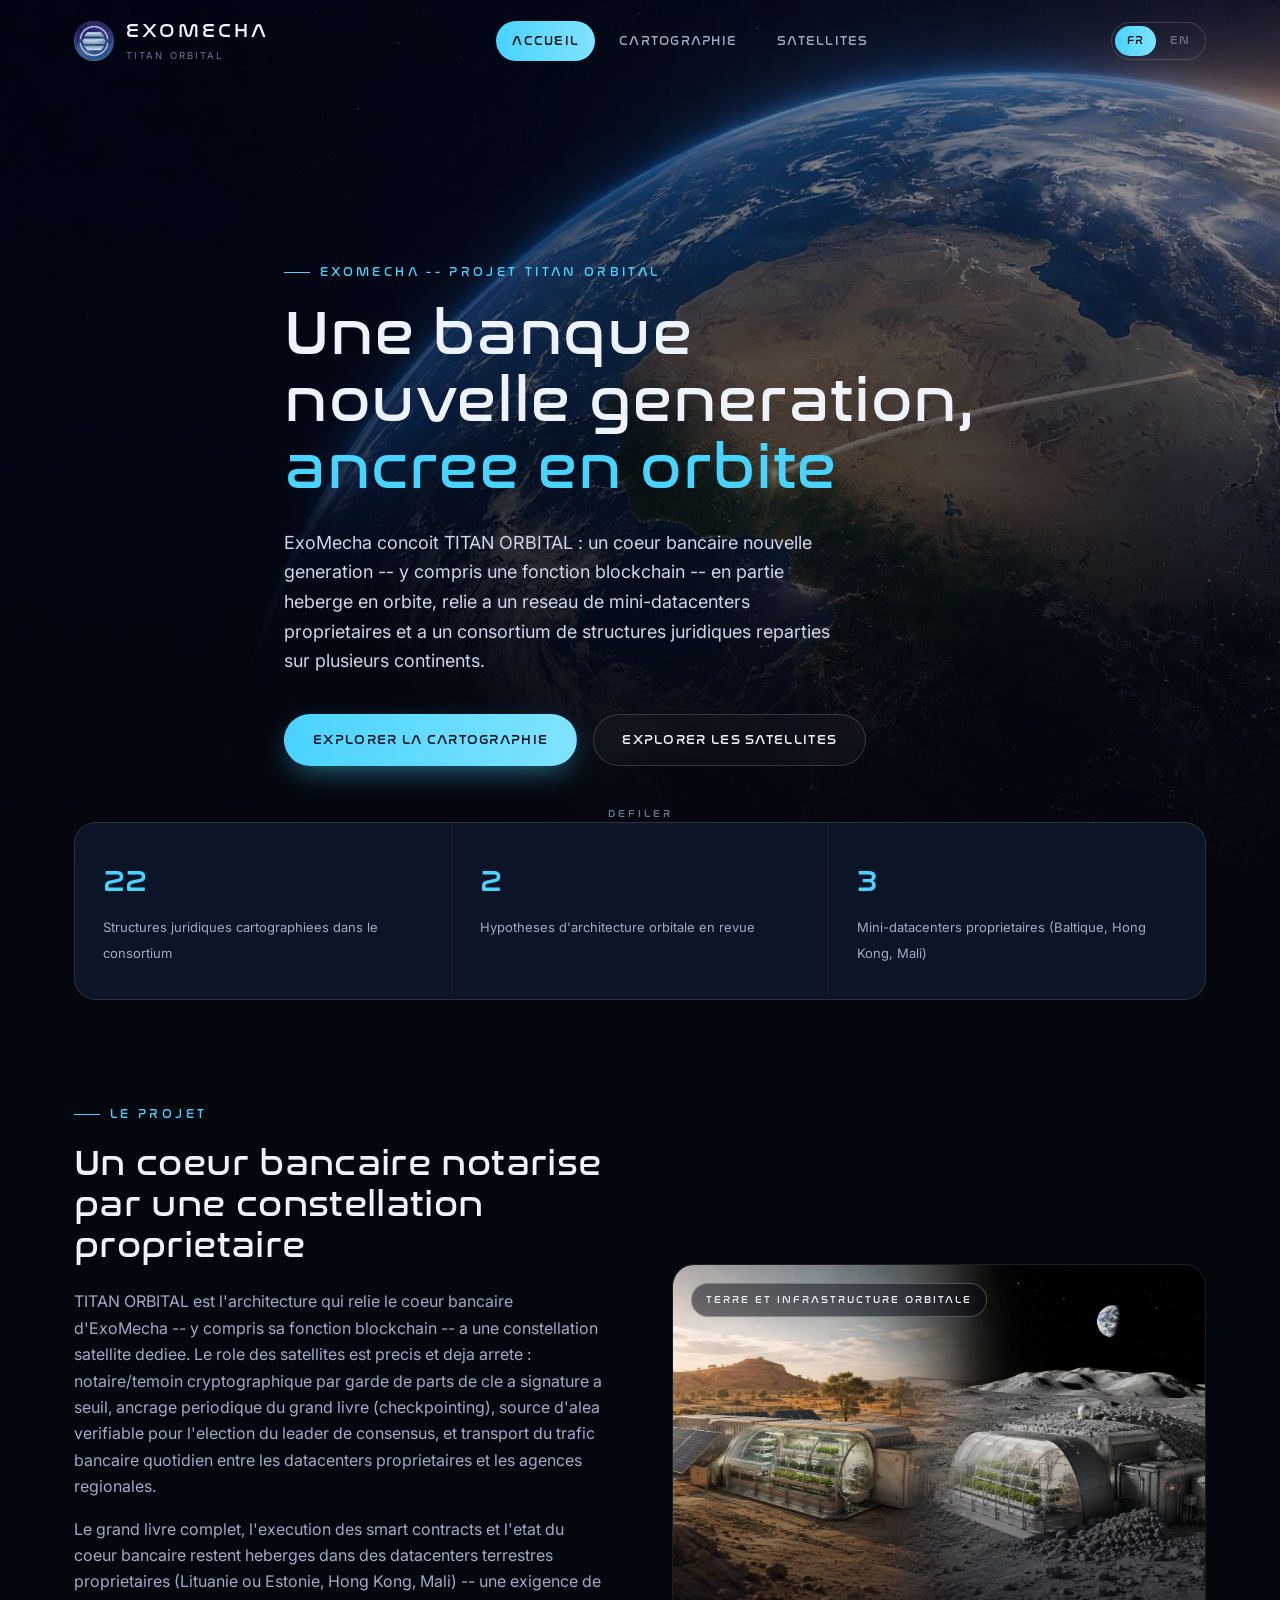
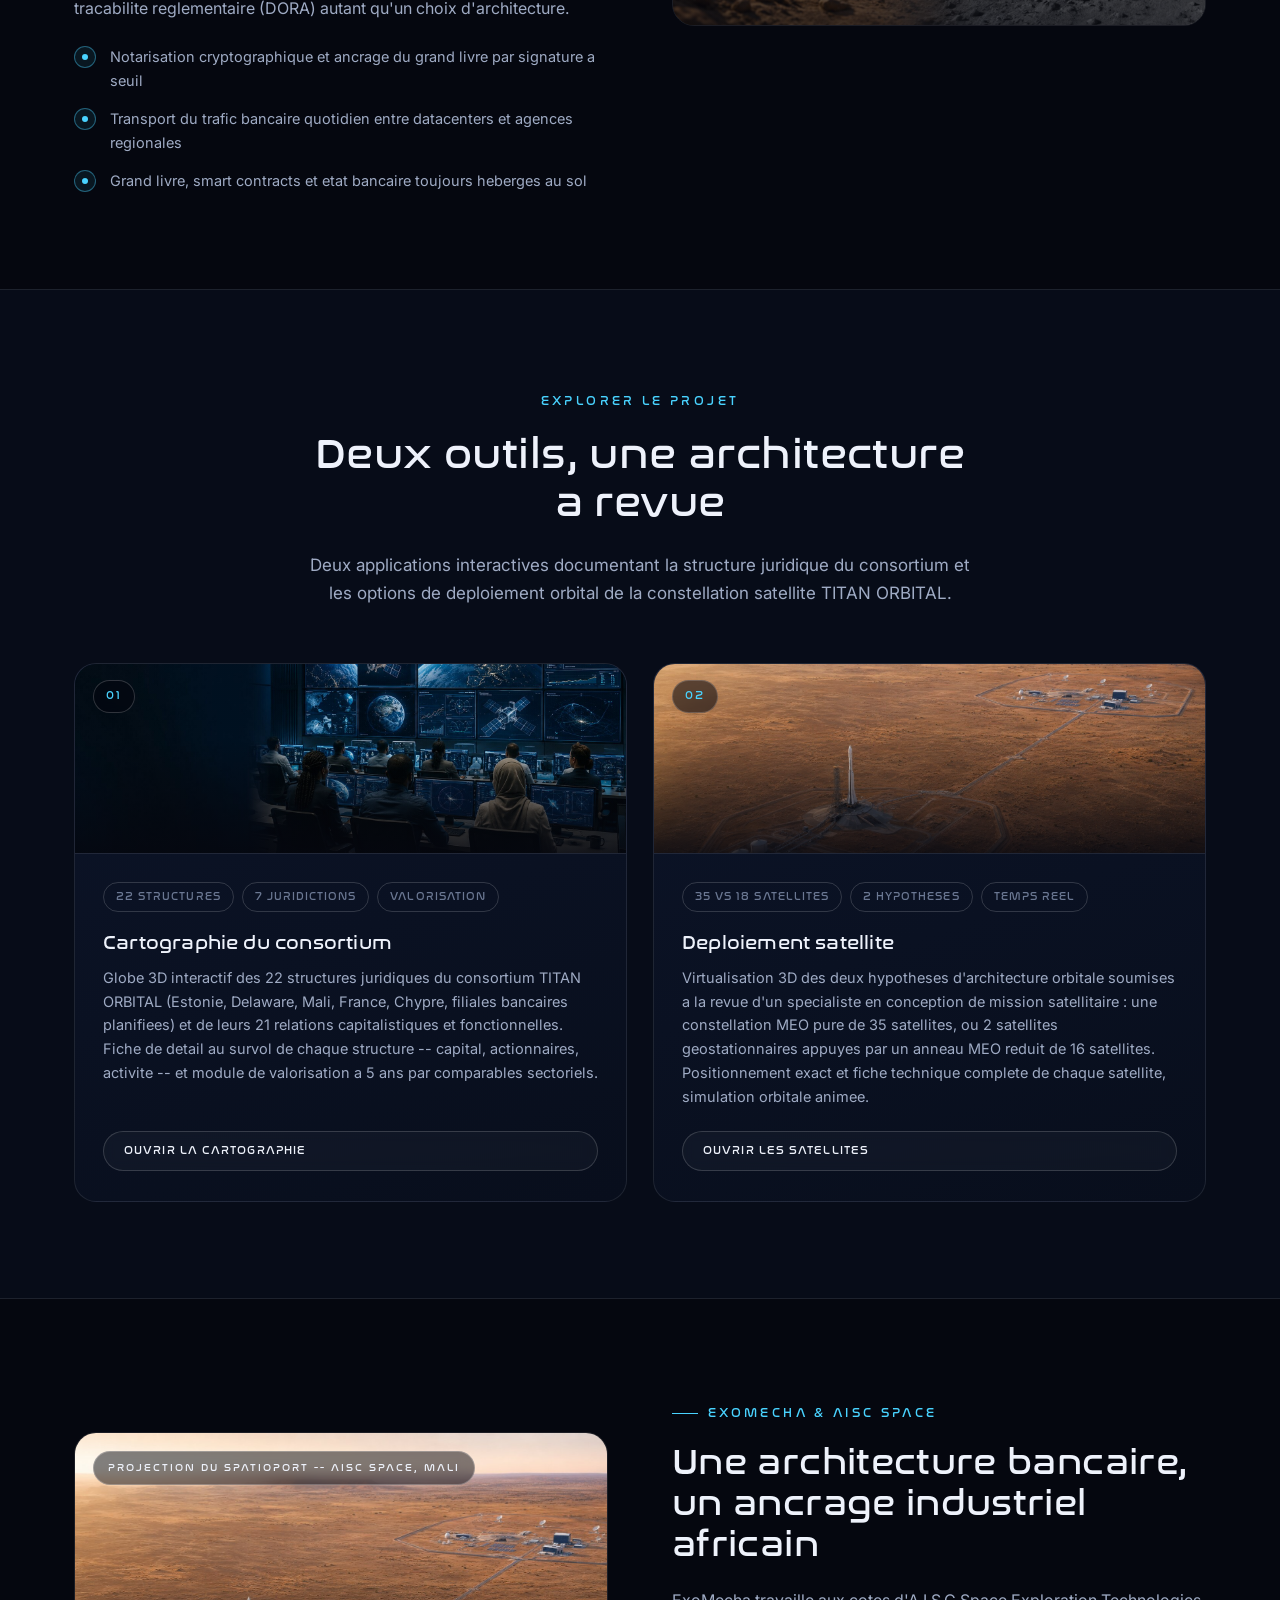
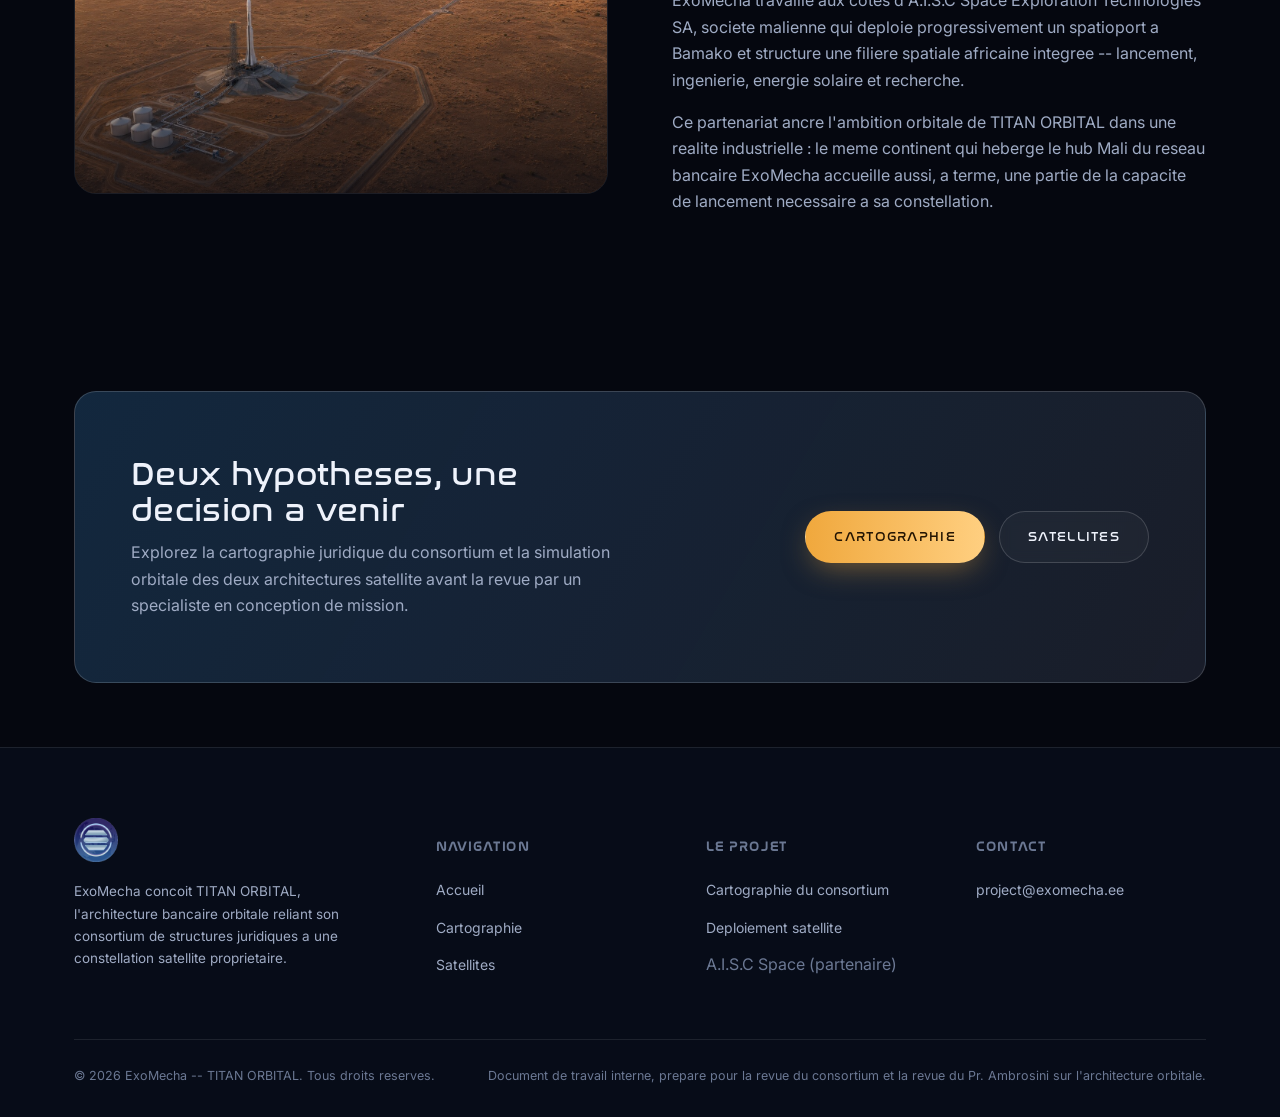
==== index.html @ da2b10bd "Add files via upload" ====
<!DOCTYPE html>
<html lang="fr">
<head>
<meta charset="UTF-8">
<meta name="viewport" content="width=device-width, initial-scale=1.0">
<title>ExoMecha -- TITAN ORBITAL : infrastructure bancaire orbitale</title>
<meta name="description" content="ExoMecha concoit TITAN ORBITAL, une architecture bancaire orbitale reliant un consortium de structures juridiques a une constellation satellite proprietaire. Cartographie du consortium et virtualisation 3D des deux hypotheses de deploiement.">
<meta property="og:title" content="ExoMecha -- TITAN ORBITAL : infrastructure bancaire orbitale">
<meta property="og:description" content="ExoMecha concoit TITAN ORBITAL, une architecture bancaire orbitale reliant un consortium de structures juridiques a une constellation satellite proprietaire. Cartographie du consortium et virtualisation 3D des deux hypotheses de deploiement.">
<meta property="og:type" content="website">
<meta property="og:image" content="assets/img/earth-launch.jpg">
<link rel="icon" type="image/png" href="assets/img/exomecha-logo.png">
<link rel="preconnect" href="https://fonts.googleapis.com">
<link rel="preconnect" href="https://fonts.gstatic.com" crossorigin>
<link href="https://fonts.googleapis.com/css2?family=Inter:wght@400;500;600;700&display=swap" rel="stylesheet">
<link rel="stylesheet" href="assets/css/style.css">
</head>
<body>
<!-- ============ HEADER ============ -->
<header class="site-header">
  <div class="container">
    <a href="index.html" class="brand">
      <img src="assets/img/exomecha-logo.png" alt="ExoMecha" class="brand-logo">
      <span>
        <span class="brand-word font-display">EXOMECHA</span>
        <span class="brand-sub">Titan Orbital</span>
      </span>
    </a>

    <nav class="nav-links">
      <a href="index.html" class="active">Accueil</a>
      <a href="cartographie.html">Cartographie</a>
      <a href="satellites.html">Satellites</a>
    </nav>

    <div class="nav-cta">
      <div class="lang-switch">
        <a href="index.html" class="is-active">FR</a>
        <a href="en/index.html">EN</a>
      </div>
      <button class="nav-toggle" aria-label="Ouvrir le menu" aria-expanded="false">
        <span></span><span></span><span></span>
      </button>
    </div>
  </div>
</header>

<!-- ============ HERO ============ -->
<section class="hero">
  <div class="hero-bg" style="background-image:url('assets/img/earth-launch.jpg');"></div>
  <div class="container hero-inner">
    <div class="eyebrow">ExoMecha -- Projet TITAN ORBITAL</div>
    <h1 class="font-display">Une banque nouvelle generation, <span class="accent">ancree en orbite</span></h1>
    <p class="lead">ExoMecha concoit TITAN ORBITAL : un coeur bancaire nouvelle generation -- y compris une fonction blockchain -- en partie heberge en orbite, relie a un reseau de mini-datacenters proprietaires et a un consortium de structures juridiques reparties sur plusieurs continents.</p>
    <div class="hero-actions">
      <a href="cartographie.html" class="btn btn-primary">Explorer la cartographie</a>
      <a href="satellites.html" class="btn btn-ghost">Explorer les satellites</a>
    </div>
  </div>
  <div class="hero-scroll">
    <span>Defiler</span>
    <span class="line"></span>
  </div>
</section>

<!-- ============ STATS ============ -->
<div class="container">
  <div class="stats-bar" data-reveal>
    <div class="stat-cell">
      <span class="num font-display">22</span>
      <span class="label">Structures juridiques cartographiees dans le consortium</span>
    </div>
    <div class="stat-cell">
      <span class="num font-display">2</span>
      <span class="label">Hypotheses d'architecture orbitale en revue</span>
    </div>
    <div class="stat-cell">
      <span class="num font-display">3</span>
      <span class="label">Mini-datacenters proprietaires (Baltique, Hong Kong, Mali)</span>
    </div>
  </div>
</div>

<!-- ============ MISSION ============ -->
<section class="section">
  <div class="container">
    <div class="split">
      <div class="split-body" data-reveal>
        <div class="eyebrow">Le projet</div>
        <h2 class="font-display">Un coeur bancaire notarise par une constellation proprietaire</h2>
        <p>TITAN ORBITAL est l'architecture qui relie le coeur bancaire d'ExoMecha -- y compris sa fonction blockchain -- a une constellation satellite dediee. Le role des satellites est precis et deja arrete : notaire/temoin cryptographique par garde de parts de cle a signature a seuil, ancrage periodique du grand livre (checkpointing), source d'alea verifiable pour l'election du leader de consensus, et transport du trafic bancaire quotidien entre les datacenters proprietaires et les agences regionales.</p>
        <p>Le grand livre complet, l'execution des smart contracts et l'etat du coeur bancaire restent heberges dans des datacenters terrestres proprietaires (Lituanie ou Estonie, Hong Kong, Mali) -- une exigence de tracabilite reglementaire (DORA) autant qu'un choix d'architecture.</p>
        <ul class="checklist">
          <li><span class="dot"></span> Notarisation cryptographique et ancrage du grand livre par signature a seuil</li>
          <li><span class="dot"></span> Transport du trafic bancaire quotidien entre datacenters et agences regionales</li>
          <li><span class="dot"></span> Grand livre, smart contracts et etat bancaire toujours heberges au sol</li>
        </ul>
      </div>
      <div class="split-media" data-reveal>
        <span class="frame-tag">Terre et infrastructure orbitale</span>
        <img src="assets/img/research-earth-moon.jpg" alt="Terre et Lune, reference d'infrastructure orbitale" loading="lazy">
      </div>
    </div>
  </div>
</section>

<!-- ============ OUTILS ============ -->
<section class="section section--alt" id="outils">
  <div class="container">
    <div class="section-head center" data-reveal>
      <div class="eyebrow">Explorer le projet</div>
      <h2 class="font-display">Deux outils, une architecture a revue</h2>
      <p>Deux applications interactives documentant la structure juridique du consortium et les options de deploiement orbital de la constellation satellite TITAN ORBITAL.</p>
    </div>

    <div class="tool-grid" data-reveal>
      <a href="cartographie.html" class="tool-card">
        <div class="tool-card-media">
          <span class="tool-card-num">01</span>
          <img src="assets/img/control-room.jpg" alt="Cartographie du consortium" loading="lazy">
        </div>
        <div class="tool-card-body">
          <div class="tool-card-meta"><span>22 structures</span><span>7 juridictions</span><span>Valorisation</span></div>
          <h3>Cartographie du consortium</h3>
          <p>Globe 3D interactif des 22 structures juridiques du consortium TITAN ORBITAL (Estonie, Delaware, Mali, France, Chypre, filiales bancaires planifiees) et de leurs 21 relations capitalistiques et fonctionnelles. Fiche de detail au survol de chaque structure -- capital, actionnaires, activite -- et module de valorisation a 5 ans par comparables sectoriels.</p>
          <span class="btn btn-ghost btn-sm">Ouvrir la cartographie</span>
        </div>
      </a>

      <a href="satellites.html" class="tool-card">
        <div class="tool-card-media">
          <span class="tool-card-num">02</span>
          <img src="assets/img/spaceport.jpg" alt="Virtualisation 3D du deploiement satellite" loading="lazy">
        </div>
        <div class="tool-card-body">
          <div class="tool-card-meta"><span>35 vs 18 satellites</span><span>2 hypotheses</span><span>Temps reel</span></div>
          <h3>Deploiement satellite</h3>
          <p>Virtualisation 3D des deux hypotheses d'architecture orbitale soumises a la revue d'un specialiste en conception de mission satellitaire : une constellation MEO pure de 35 satellites, ou 2 satellites geostationnaires appuyes par un anneau MEO reduit de 16 satellites. Positionnement exact et fiche technique complete de chaque satellite, simulation orbitale animee.</p>
          <span class="btn btn-ghost btn-sm">Ouvrir les satellites</span>
        </div>
      </a>
    </div>
  </div>
</section>

<!-- ============ PARTENARIAT ============ -->
<section class="section">
  <div class="container">
    <div class="split reverse">
      <div class="split-body" data-reveal>
        <div class="eyebrow">ExoMecha &amp; AISC Space</div>
        <h2 class="font-display">Une architecture bancaire, un ancrage industriel africain</h2>
        <p>ExoMecha travaille aux cotes d'A.I.S.C Space Exploration Technologies SA, societe malienne qui deploie progressivement un spatioport a Bamako et structure une filiere spatiale africaine integree -- lancement, ingenierie, energie solaire et recherche.</p>
        <p>Ce partenariat ancre l'ambition orbitale de TITAN ORBITAL dans une realite industrielle : le meme continent qui heberge le hub Mali du reseau bancaire ExoMecha accueille aussi, a terme, une partie de la capacite de lancement necessaire a sa constellation.</p>
      </div>
      <div class="split-media" data-reveal>
        <span class="frame-tag">Projection du spatioport -- AISC Space, Mali</span>
        <img src="assets/img/spaceport.jpg" alt="Projection d'infrastructure de spatioport au Mali" loading="lazy">
      </div>
    </div>
  </div>
</section>

<!-- ============ CTA ============ -->
<section class="section--tight">
  <div class="container">
    <div class="cta-banner" data-reveal>
      <div>
        <h2 class="font-display">Deux hypotheses, une decision a venir</h2>
        <p>Explorez la cartographie juridique du consortium et la simulation orbitale des deux architectures satellite avant la revue par un specialiste en conception de mission.</p>
      </div>
      <div class="cta-actions">
        <a href="cartographie.html" class="btn btn-gold">Cartographie</a>
        <a href="satellites.html" class="btn btn-ghost">Satellites</a>
      </div>
    </div>
  </div>
</section>
<!-- ============ FOOTER ============ -->
<footer class="site-footer">
  <div class="container">
    <div class="footer-top">
      <div class="footer-brand">
        <a href="index.html" class="brand">
          <img src="assets/img/exomecha-logo.png" alt="ExoMecha" class="brand-logo">
        </a>
        <p>ExoMecha concoit TITAN ORBITAL, l'architecture bancaire orbitale reliant son consortium de structures juridiques a une constellation satellite proprietaire.</p>
      </div>

      <div class="footer-col">
        <h5>Navigation</h5>
        <ul>
          <li><a href="index.html">Accueil</a></li>
          <li><a href="cartographie.html">Cartographie</a></li>
          <li><a href="satellites.html">Satellites</a></li>
        </ul>
      </div>

      <div class="footer-col">
        <h5>Le projet</h5>
        <ul>
          <li><a href="cartographie.html">Cartographie du consortium</a></li>
          <li><a href="satellites.html">Deploiement satellite</a></li>
          <li><span style="color:var(--text-faint);">A.I.S.C Space (partenaire)</span></li>
        </ul>
      </div>

      <div class="footer-col">
        <h5>Contact</h5>
        <ul>
          <li><a href="mailto:project@exomecha.ee">project@exomecha.ee</a></li>
        </ul>
      </div>
    </div>

    <div class="footer-bottom">
      <span>&copy; <span id="year">2026</span> ExoMecha -- TITAN ORBITAL. Tous droits reserves.</span>
      <span>Document de travail interne, prepare pour la revue du consortium et la revue du Pr. Ambrosini sur l'architecture orbitale.</span>
    </div>
  </div>
</footer>

<button class="to-top" aria-label="Retour en haut">
  <svg viewBox="0 0 24 24" fill="none" stroke="currentColor" stroke-width="2" stroke-linecap="round" stroke-linejoin="round"><path d="m18 15-6-6-6 6"/></svg>
</button>

<script src="assets/js/script.js"></script>
</body>
</html>
---- assets/css/style.css ----
/* ==========================================================================
   ExoMecha — TITAN ORBITAL — Design System
   (derived from the A.I.S.C Space Exploration Technologies design system —
   same visual identity, extended with a few components for the two
   embedded tools: tool cards, the iframe panel, and the FR/EN tool notice)
   ========================================================================== */

@font-face {
  font-family: "Nasalization";
  src: url("../fonts/nasalizationrg.otf") format("opentype");
  font-weight: 400;
  font-style: normal;
  font-display: swap;
}

:root {
  /* Surfaces */
  --bg: #05070f;
  --bg-soft: #070c18;
  --panel: #0c1428;
  --panel-2: #101c38;
  --border: rgba(255, 255, 255, 0.09);
  --border-strong: rgba(255, 255, 255, 0.16);

  /* Text */
  --text: #eef2fb;
  --text-muted: #9fabc4;
  --text-faint: #6b7893;

  /* Brand accents */
  --cyan: #49d3ff;
  --cyan-dim: #1f8fc2;
  --gold: #f0a83d;
  --gold-dim: #b97a24;

  /* Gradients */
  --grad-hero: linear-gradient(180deg, rgba(5, 7, 15, 0.35) 0%, rgba(5, 7, 15, 0.55) 45%, #05070f 100%);
  --grad-panel: linear-gradient(160deg, #0c1428 0%, #080e1c 100%);
  --grad-accent: linear-gradient(90deg, var(--cyan) 0%, #7fe3ff 100%);

  /* Type */
  --font-display: "Nasalization", "Eurostile", "Segoe UI", sans-serif;
  --font-body: "Inter", -apple-system, BlinkMacSystemFont, "Segoe UI", Roboto, sans-serif;

  /* Layout */
  --container: 1180px;
  --radius-sm: 8px;
  --radius-md: 14px;
  --radius-lg: 22px;
  --shadow-soft: 0 20px 50px -20px rgba(0, 0, 0, 0.6);
}

/* ---------- Reset ---------- */
* , *::before, *::after { box-sizing: border-box; }
html { scroll-behavior: smooth; }
body {
  margin: 0;
  background: var(--bg);
  color: var(--text);
  font-family: var(--font-body);
  font-size: 16px;
  line-height: 1.65;
  -webkit-font-smoothing: antialiased;
  overflow-x: hidden;
}
img { max-width: 100%; display: block; }
a { color: inherit; text-decoration: none; }
ul { list-style: none; margin: 0; padding: 0; }
h1, h2, h3, h4 { margin: 0 0 .6em; font-weight: 400; line-height: 1.15; letter-spacing: .01em; }
p { margin: 0 0 1em; color: var(--text-muted); }
button { font-family: inherit; cursor: pointer; }

.font-display { font-family: var(--font-display); }

/* ---------- Background texture ---------- */
body {
  background-image:
    radial-gradient(ellipse 900px 500px at 15% -10%, rgba(73, 211, 255, 0.10), transparent 60%),
    radial-gradient(ellipse 700px 500px at 90% 10%, rgba(240, 168, 61, 0.07), transparent 55%),
    var(--bg);
  background-attachment: fixed;
}

/* ---------- Container / Section ---------- */
.container { max-width: var(--container); margin: 0 auto; padding: 0 24px; }
.section { padding: 96px 0; position: relative; }
.section--tight { padding: 64px 0; }
.section--alt { background: var(--bg-soft); border-top: 1px solid var(--border); border-bottom: 1px solid var(--border); }

.eyebrow {
  display: inline-flex;
  align-items: center;
  gap: 10px;
  font-family: var(--font-display);
  font-size: 12px;
  letter-spacing: .28em;
  text-transform: uppercase;
  color: var(--cyan);
  margin-bottom: 18px;
}
.eyebrow::before {
  content: "";
  width: 26px;
  height: 1px;
  background: var(--cyan);
  display: inline-block;
}

.section-head { max-width: 680px; margin-bottom: 56px; }
.section-head h2 { font-size: clamp(28px, 3.6vw, 42px); }
.section-head p { font-size: 17px; }
.section-head.center { margin-left: auto; margin-right: auto; text-align: center; }
.section-head.center .eyebrow { justify-content: center; }
.section-head.center .eyebrow::before { display: none; }

/* ---------- Buttons ---------- */
.btn {
  display: inline-flex;
  align-items: center;
  gap: 10px;
  padding: 14px 28px;
  border-radius: 999px;
  font-family: var(--font-display);
  font-size: 13px;
  letter-spacing: .1em;
  text-transform: uppercase;
  border: 1px solid transparent;
  transition: transform .25s ease, box-shadow .25s ease, background .25s ease, border-color .25s ease, color .25s ease;
  white-space: nowrap;
}
.btn:hover { transform: translateY(-2px); }
.btn-primary {
  background: var(--grad-accent);
  color: #06111c;
  box-shadow: 0 10px 30px -8px rgba(73, 211, 255, 0.55);
}
.btn-primary:hover { box-shadow: 0 16px 36px -10px rgba(73, 211, 255, 0.7); }
.btn-ghost {
  background: rgba(255,255,255,0.03);
  color: var(--text);
  border-color: var(--border-strong);
  backdrop-filter: blur(6px);
}
.btn-ghost:hover { border-color: var(--cyan); color: var(--cyan); }
.btn-gold {
  background: linear-gradient(90deg, var(--gold), #ffcf80);
  color: #241503;
  box-shadow: 0 10px 30px -8px rgba(240, 168, 61, 0.5);
}
.btn-sm { padding: 10px 20px; font-size: 11px; }

/* ---------- Header / Nav ---------- */
.site-header {
  position: fixed;
  top: 0; left: 0; right: 0;
  z-index: 100;
  padding: 18px 0;
  transition: background .3s ease, padding .3s ease, border-color .3s ease;
  border-bottom: 1px solid transparent;
}
.site-header.is-scrolled {
  background: rgba(5, 7, 15, 0.86);
  backdrop-filter: blur(14px);
  padding: 12px 0;
  border-color: var(--border);
}
.site-header .container { display: flex; align-items: center; justify-content: space-between; gap: 24px; }

.brand { display: flex; align-items: center; gap: 12px; }
.brand-mark {
  width: 40px; height: 40px;
  border-radius: 10px;
  display: flex; align-items: center; justify-content: center;
  background: linear-gradient(160deg, var(--panel-2), var(--panel));
  border: 1px solid var(--border-strong);
  flex: none;
}
.brand-mark svg { width: 22px; height: 22px; }
.brand-word { font-family: var(--font-display); font-size: 19px; letter-spacing: .16em; line-height: 1; }
.brand-sub { display: block; font-family: var(--font-body); font-size: 9.5px; letter-spacing: .22em; color: var(--text-faint); margin-top: 4px; text-transform: uppercase; }

.brand-logo { height: 40px; width: auto; display: block; }
.footer-brand .brand-logo { height: 44px; }

.nav-links { display: flex; align-items: center; gap: 8px; }
.nav-links a {
  font-family: var(--font-display);
  font-size: 12.5px;
  letter-spacing: .1em;
  text-transform: uppercase;
  color: var(--text-muted);
  padding: 10px 16px;
  border-radius: 999px;
  transition: color .2s ease, background .2s ease;
}
.nav-links a:hover { color: var(--text); background: rgba(255,255,255,0.05); }
.nav-links a.active { color: var(--bg); background: var(--grad-accent); }

.lang-switch {
  display: flex; align-items: center;
  border: 1px solid var(--border-strong);
  border-radius: 999px;
  padding: 3px;
  gap: 2px;
  flex: none;
}
.lang-switch a {
  font-family: var(--font-display);
  font-size: 11px;
  letter-spacing: .08em;
  padding: 6px 12px;
  border-radius: 999px;
  color: var(--text-faint);
  transition: color .2s ease, background .2s ease;
}
.lang-switch a:hover { color: var(--text); }
.lang-switch a.is-active { color: var(--bg); background: var(--grad-accent); }

.nav-cta { display: flex; align-items: center; gap: 14px; }
.nav-toggle {
  display: none;
  flex-direction: column;
  gap: 5px;
  background: none;
  border: 1px solid var(--border-strong);
  border-radius: 8px;
  padding: 10px;
}
.nav-toggle span { width: 20px; height: 2px; background: var(--text); display: block; transition: transform .25s ease, opacity .25s ease; }

/* ---------- Hero ---------- */
.hero {
  position: relative;
  min-height: 100vh;
  display: flex;
  align-items: center;
  padding-top: 120px;
  overflow: hidden;
}
.hero-bg {
  position: absolute; inset: 0;
  background-size: cover;
  background-position: center 62%;
  z-index: 0;
}
.hero-bg::after {
  content: "";
  position: absolute; inset: 0;
  background: var(--grad-hero);
}
.hero-inner { position: relative; z-index: 2; max-width: 760px; }
.hero-inner h1 {
  font-family: var(--font-display);
  font-size: clamp(34px, 5.4vw, 62px);
  line-height: 1.08;
  margin-bottom: 26px;
}
.hero-inner h1 .accent { color: var(--cyan); }
.hero-inner .lead { font-size: 18px; max-width: 560px; color: #cdd6ea; }
.hero-actions { display: flex; gap: 16px; margin-top: 38px; flex-wrap: wrap; }

.hero-scroll {
  position: absolute; bottom: 34px; left: 50%; transform: translateX(-50%);
  z-index: 2;
  display: flex; flex-direction: column; align-items: center; gap: 10px;
  font-family: var(--font-display);
  font-size: 10px; letter-spacing: .3em; text-transform: uppercase;
  color: var(--text-faint);
}
.hero-scroll .line { width: 1px; height: 34px; background: linear-gradient(var(--cyan), transparent); animation: scrollpulse 2s ease-in-out infinite; }
@keyframes scrollpulse { 0%,100% { opacity: .3; } 50% { opacity: 1; } }

/* Page header (non-home hero) */
.page-hero {
  position: relative;
  padding: 190px 0 90px;
  overflow: hidden;
}
.page-hero .hero-bg { background-position: center 55%; }
.page-hero-inner { position: relative; z-index: 2; max-width: 700px; }
.page-hero h1 { font-family: var(--font-display); font-size: clamp(30px, 4.4vw, 46px); }
.breadcrumb { font-size: 12px; letter-spacing: .18em; text-transform: uppercase; color: var(--text-faint); margin-bottom: 18px; }
.breadcrumb .sep { margin: 0 8px; color: var(--cyan); }

/* ---------- Stats ---------- */
.stats-bar {
  display: grid;
  grid-template-columns: repeat(3, 1fr);
  gap: 1px;
  background: var(--border);
  border: 1px solid var(--border);
  border-radius: var(--radius-lg);
  overflow: hidden;
  margin-top: -78px;
  position: relative;
  z-index: 5;
}
.stat-cell { background: var(--panel); padding: 34px 28px; }
.stat-cell .num { font-family: var(--font-display); font-size: clamp(22px, 2.6vw, 30px); color: var(--cyan); display: block; margin-bottom: 6px; }
.stat-cell .label { font-size: 13px; color: var(--text-muted); }

/* ---------- Cards ---------- */
.grid { display: grid; gap: 26px; }
.grid-3 { grid-template-columns: repeat(3, 1fr); }
.grid-2 { grid-template-columns: repeat(2, 1fr); }

.card {
  background: var(--grad-panel);
  border: 1px solid var(--border);
  border-radius: var(--radius-lg);
  padding: 34px 30px;
  transition: border-color .25s ease, transform .25s ease, box-shadow .25s ease;
  position: relative;
}
.card:hover { border-color: var(--border-strong); transform: translateY(-4px); box-shadow: var(--shadow-soft); }
.card-icon {
  width: 52px; height: 52px;
  border-radius: 14px;
  display: flex; align-items: center; justify-content: center;
  background: rgba(73, 211, 255, 0.08);
  border: 1px solid rgba(73, 211, 255, 0.25);
  margin-bottom: 22px;
}
.card-icon svg { width: 26px; height: 26px; stroke: var(--cyan); }
.card h3 { font-family: var(--font-display); font-size: 17px; letter-spacing: .02em; margin-bottom: 12px; }
.card p { font-size: 14.5px; margin-bottom: 0; }
.card .tag {
  display: inline-block;
  font-family: var(--font-display);
  font-size: 10px;
  letter-spacing: .16em;
  text-transform: uppercase;
  color: var(--gold);
  margin-bottom: 14px;
}

/* Split section */
.split {
  display: grid;
  grid-template-columns: 1fr 1fr;
  gap: 64px;
  align-items: center;
}
.split-media { position: relative; border-radius: var(--radius-lg); overflow: hidden; border: 1px solid var(--border); }
.split-media img { width: 100%; height: 100%; object-fit: cover; min-height: 360px; }
.split-media::after {
  content: "";
  position: absolute; inset: 0;
  background: linear-gradient(180deg, transparent 40%, rgba(5,7,15,0.7) 100%);
  pointer-events: none;
}
.split-media .frame-tag {
  position: absolute; top: 18px; left: 18px; z-index: 2;
  font-family: var(--font-display);
  font-size: 10px; letter-spacing: .2em; text-transform: uppercase;
  padding: 8px 14px;
  border: 1px solid rgba(255,255,255,0.25);
  border-radius: 999px;
  background: rgba(5,7,15,0.5);
  backdrop-filter: blur(6px);
}
.split-body h2 { font-family: var(--font-display); font-size: clamp(26px, 3.2vw, 36px); }
.split.reverse { direction: rtl; }
.split.reverse > * { direction: ltr; }

.checklist { margin-top: 24px; display: flex; flex-direction: column; gap: 14px; }
.checklist li { display: flex; gap: 14px; align-items: flex-start; font-size: 14.5px; color: var(--text-muted); }
.checklist .dot {
  flex: none; width: 22px; height: 22px; border-radius: 50%;
  border: 1px solid rgba(73,211,255,0.4);
  background: rgba(73,211,255,0.08);
  display: flex; align-items: center; justify-content: center;
  margin-top: 1px;
}
.checklist .dot::after { content: ""; width: 6px; height: 6px; border-radius: 50%; background: var(--cyan); }

/* ---------- Timeline / activities list ---------- */
.activity-groups { display: grid; grid-template-columns: repeat(2, 1fr); gap: 22px; margin-top: 10px; }
.activity-group {
  border: 1px solid var(--border);
  border-radius: var(--radius-md);
  padding: 26px 28px;
  background: rgba(255,255,255,0.015);
}
.activity-group h4 {
  font-family: var(--font-display);
  font-size: 14px; letter-spacing: .06em;
  color: var(--cyan);
  margin-bottom: 16px;
  display: flex; align-items: center; gap: 10px;
}
.activity-group h4::before { content: ""; width: 8px; height: 8px; background: var(--cyan); border-radius: 2px; display: inline-block; }
.activity-group ul { display: flex; flex-direction: column; gap: 10px; }
.activity-group li { font-size: 14px; color: var(--text-muted); padding-left: 18px; position: relative; }
.activity-group li::before { content: "—"; position: absolute; left: 0; color: var(--text-faint); }

/* ---------- Values ---------- */
.values-grid { display: grid; grid-template-columns: repeat(4, 1fr); gap: 22px; }
.value-item { text-align: center; padding: 10px; }
.value-item .num { font-family: var(--font-display); font-size: 34px; color: rgba(255,255,255,0.14); display: block; margin-bottom: 10px; }
.value-item h4 { font-family: var(--font-display); font-size: 15px; margin-bottom: 10px; }
.value-item p { font-size: 13.5px; }

/* ---------- Partners ---------- */
.partners-grid { display: grid; grid-template-columns: repeat(2, 1fr); gap: 26px; }
.partner-card {
  display: flex;
  align-items: center;
  gap: 30px;
  background: var(--grad-panel);
  border: 1px solid var(--border);
  border-radius: var(--radius-lg);
  padding: 34px;
  transition: border-color .25s ease, transform .25s ease;
}
.partner-card:hover { border-color: var(--border-strong); transform: translateY(-4px); }
.partner-logo {
  flex: none;
  width: 132px; height: 110px;
  display: flex; align-items: center; justify-content: center;
  border-radius: var(--radius-md);
  background: rgba(255,255,255,0.03);
  border: 1px solid var(--border);
}
.partner-logo img { max-width: 88px; max-height: 78px; object-fit: contain; }
.partner-body .tag { margin-bottom: 10px; }
.partner-body h3 { font-family: var(--font-display); font-size: 17px; margin-bottom: 10px; }
.partner-body p { font-size: 14px; margin-bottom: 0; }

/* ---------- Team ---------- */
.team-grid { display: grid; grid-template-columns: repeat(3, 1fr); gap: 26px; }
.team-card {
  border: 1px solid var(--border);
  border-radius: var(--radius-lg);
  overflow: hidden;
  background: var(--grad-panel);
  transition: transform .25s ease, border-color .25s ease;
}
.team-card:hover { transform: translateY(-4px); border-color: var(--border-strong); }
.team-avatar {
  height: 380px;
  display: flex; align-items: center; justify-content: center;
  background: radial-gradient(circle at 30% 20%, rgba(73,211,255,0.16), transparent 60%), var(--panel-2);
  border-bottom: 1px solid var(--border);
  position: relative;
  overflow: hidden;
}
.team-avatar::before {
  content: "";
  position: absolute; inset: 0;
  background-image: radial-gradient(rgba(255,255,255,0.06) 1px, transparent 1px);
  background-size: 16px 16px;
  opacity: .5;
}
.team-avatar .photo {
  position: relative; z-index: 1;
  width: 100%; height: 100%;
  object-fit: cover;
  object-position: center 22%;
}
.team-avatar .initials {
  font-family: var(--font-display);
  font-size: 56px;
  letter-spacing: .06em;
  color: var(--text);
  position: relative; z-index: 1;
  width: 136px; height: 136px;
  display: flex; align-items: center; justify-content: center;
  border-radius: 50%;
  border: 1px solid rgba(73,211,255,0.4);
  background: rgba(5,7,15,0.55);
}
.team-body { padding: 26px 26px 30px; }
.team-role { font-family: var(--font-display); font-size: 11px; letter-spacing: .16em; text-transform: uppercase; color: var(--gold); margin-bottom: 8px; }
.team-body h3 { font-family: var(--font-display); font-size: 19px; margin-bottom: 10px; }
.team-body p { font-size: 13.5px; margin-bottom: 16px; }
.team-contact { display: flex; flex-direction: column; gap: 8px; font-size: 13px; color: var(--text-muted); }
.team-contact a { display: flex; align-items: center; gap: 10px; transition: color .2s ease; }
.team-contact a:hover { color: var(--cyan); }
.team-contact svg { width: 15px; height: 15px; stroke: var(--cyan); flex: none; }

/* ---------- Media banner (full-bleed image with caption) ---------- */
.media-banner {
  position: relative;
  border-radius: var(--radius-lg);
  overflow: hidden;
  border: 1px solid var(--border);
  min-height: 420px;
  display: flex;
  align-items: flex-end;
}
.media-banner img {
  position: absolute; inset: 0;
  width: 100%; height: 100%;
  object-fit: cover;
}
.media-banner::after {
  content: "";
  position: absolute; inset: 0;
  background: linear-gradient(0deg, rgba(5,7,15,0.92) 0%, rgba(5,7,15,0.35) 45%, rgba(5,7,15,0.05) 100%);
}
.media-banner-body {
  position: relative; z-index: 2;
  padding: 44px 46px;
  max-width: 620px;
}
.media-banner-body .eyebrow { margin-bottom: 14px; }
.media-banner-body h2 { font-family: var(--font-display); font-size: clamp(22px, 2.6vw, 30px); }
.media-banner-body p { font-size: 15px; margin-bottom: 0; }

/* ---------- CTA banner ---------- */
.cta-banner {
  border-radius: var(--radius-lg);
  border: 1px solid var(--border-strong);
  padding: 64px 56px;
  background: linear-gradient(120deg, rgba(73,211,255,0.10), rgba(240,168,61,0.06)), var(--panel);
  display: flex; align-items: center; justify-content: space-between; gap: 40px;
  flex-wrap: wrap;
  position: relative;
  overflow: hidden;
}
.cta-banner h2 { font-family: var(--font-display); font-size: clamp(24px, 3vw, 32px); margin-bottom: 10px; max-width: 520px; }
.cta-banner p { margin-bottom: 0; max-width: 480px; }
.cta-actions { display: flex; gap: 14px; flex-wrap: wrap; }

/* ---------- Contact page ---------- */
.contact-grid { display: grid; grid-template-columns: .85fr 1.15fr; gap: 48px; align-items: start; }
.contact-card {
  border: 1px solid var(--border);
  border-radius: var(--radius-lg);
  padding: 34px;
  background: var(--grad-panel);
}
.contact-list { display: flex; flex-direction: column; gap: 22px; margin-top: 22px; }
.contact-list .item { display: flex; gap: 16px; }
.contact-list .icon {
  width: 44px; height: 44px; flex: none;
  border-radius: 12px;
  display: flex; align-items: center; justify-content: center;
  background: rgba(73,211,255,0.08);
  border: 1px solid rgba(73,211,255,0.25);
}
.contact-list .icon svg { width: 20px; height: 20px; stroke: var(--cyan); }
.contact-list .label { font-family: var(--font-display); font-size: 11px; letter-spacing: .14em; text-transform: uppercase; color: var(--text-faint); margin-bottom: 4px; }
.contact-list .value { font-size: 15px; color: var(--text); }
.contact-list .value a:hover { color: var(--cyan); }
.contact-list .value small { display: block; font-size: 13px; color: var(--text-muted); margin-top: 2px; }

.contact-people { margin-top: 30px; padding-top: 26px; border-top: 1px solid var(--border); display: flex; flex-direction: column; gap: 16px; }
.contact-people .person { display: flex; justify-content: space-between; align-items: baseline; gap: 12px; font-size: 14px; flex-wrap: wrap; }
.contact-people .person .name { color: var(--text); }
.contact-people .person .role { color: var(--text-faint); font-size: 12px; }
.contact-people .person a { color: var(--cyan); white-space: nowrap; }

.form-card {
  border: 1px solid var(--border);
  border-radius: var(--radius-lg);
  padding: 40px;
  background: var(--grad-panel);
}
.form-row { display: grid; grid-template-columns: 1fr 1fr; gap: 18px; margin-bottom: 18px; }
.field { display: flex; flex-direction: column; gap: 8px; }
.field.full { grid-column: 1 / -1; }
.field label { font-family: var(--font-display); font-size: 11px; letter-spacing: .12em; text-transform: uppercase; color: var(--text-faint); }
.field input, .field select, .field textarea {
  background: rgba(255,255,255,0.03);
  border: 1px solid var(--border-strong);
  border-radius: var(--radius-sm);
  padding: 13px 16px;
  color: var(--text);
  font-family: var(--font-body);
  font-size: 14.5px;
  transition: border-color .2s ease, background .2s ease;
}
.field input:focus, .field select:focus, .field textarea:focus {
  outline: none; border-color: var(--cyan); background: rgba(73,211,255,0.04);
}
.field textarea { resize: vertical; min-height: 120px; }
.form-note { font-size: 12.5px; color: var(--text-faint); margin-top: 14px; }
.form-status { font-size: 13.5px; margin-top: 14px; display: none; }
.form-status.show { display: block; }

.map-embed { border-radius: var(--radius-lg); overflow: hidden; border: 1px solid var(--border); margin-top: 26px; filter: grayscale(.3) contrast(1.05); }
.map-embed iframe { width: 100%; height: 280px; border: 0; display: block; }

/* ---------- Footer ---------- */
.site-footer { border-top: 1px solid var(--border); padding: 70px 0 30px; background: var(--bg-soft); }
.footer-top { display: grid; grid-template-columns: 1.4fr 1fr 1fr 1fr; gap: 40px; margin-bottom: 56px; }
.footer-brand p { font-size: 13.5px; max-width: 300px; margin-top: 18px; }
.footer-col h5 { font-family: var(--font-display); font-size: 12px; letter-spacing: .14em; text-transform: uppercase; color: var(--text-faint); margin-bottom: 18px; }
.footer-col ul { display: flex; flex-direction: column; gap: 11px; }
.footer-col a { font-size: 14px; color: var(--text-muted); transition: color .2s ease; }
.footer-col a:hover { color: var(--cyan); }
.footer-bottom {
  padding-top: 26px; border-top: 1px solid var(--border);
  display: flex; justify-content: space-between; align-items: center; gap: 20px; flex-wrap: wrap;
  font-size: 12.5px; color: var(--text-faint);
}
.social-row { display: flex; gap: 10px; }
.social-row a {
  width: 36px; height: 36px; border-radius: 50%;
  border: 1px solid var(--border-strong);
  display: flex; align-items: center; justify-content: center;
  transition: border-color .2s ease, color .2s ease;
}
.social-row a:hover { border-color: var(--cyan); color: var(--cyan); }
.social-row svg { width: 16px; height: 16px; }

/* ---------- Back to top ---------- */
.to-top {
  position: fixed; right: 26px; bottom: 26px; z-index: 90;
  width: 46px; height: 46px; border-radius: 50%;
  background: var(--panel); border: 1px solid var(--border-strong);
  display: flex; align-items: center; justify-content: center;
  opacity: 0; visibility: hidden; transform: translateY(10px);
  transition: opacity .25s ease, transform .25s ease, visibility .25s ease, border-color .2s ease;
}
.to-top.show { opacity: 1; visibility: visible; transform: translateY(0); }
.to-top:hover { border-color: var(--cyan); }
.to-top svg { width: 18px; height: 18px; stroke: var(--cyan); }

/* ---------- Reveal animation ---------- */
[data-reveal] { opacity: 0; transform: translateY(24px); transition: opacity .7s ease, transform .7s ease; }
[data-reveal].is-visible { opacity: 1; transform: translateY(0); }

/* ---------- Responsive ---------- */
@media (max-width: 980px) {
  .nav-links { display: none; }
  .nav-toggle { display: flex; }
  .split, .contact-grid { grid-template-columns: 1fr; }
  .split.reverse { direction: ltr; }
  .split-media img { min-height: 280px; }
  .grid-3 { grid-template-columns: repeat(2, 1fr); }
  .activity-groups { grid-template-columns: 1fr; }
  .partners-grid { grid-template-columns: 1fr; }
  .values-grid { grid-template-columns: repeat(2, 1fr); }
  .team-grid { grid-template-columns: 1fr; max-width: 420px; margin: 0 auto; }
  .stats-bar { grid-template-columns: 1fr; margin-top: 40px; }
  .footer-top { grid-template-columns: 1fr 1fr; }
}

@media (max-width: 640px) {
  .section { padding: 64px 0; }
  .grid-3, .grid-2 { grid-template-columns: 1fr; }
  .partner-card { flex-direction: column; text-align: center; }
  .partner-card .tag { display: block; }
  .form-row { grid-template-columns: 1fr; }
  .cta-banner { padding: 42px 26px; flex-direction: column; align-items: flex-start; }
  .footer-top { grid-template-columns: 1fr; gap: 32px; }
  .footer-bottom { flex-direction: column; align-items: flex-start; gap: 14px; }
  .page-hero { padding: 150px 0 60px; }
  .hero { min-height: 92vh; }
  .values-grid { grid-template-columns: 1fr; }

  /* Mobile nav panel */
  .nav-links {
    display: flex;
    flex-direction: column;
    position: fixed;
    top: 72px; left: 16px; right: 16px;
    background: rgba(7,12,24,0.98);
    border: 1px solid var(--border);
    border-radius: var(--radius-md);
    padding: 14px;
    gap: 4px;
    opacity: 0; visibility: hidden; transform: translateY(-10px);
    transition: opacity .25s ease, transform .25s ease, visibility .25s ease;
    backdrop-filter: blur(16px);
  }
  .nav-links.open { opacity: 1; visibility: visible; transform: translateY(0); }
  .nav-links a { padding: 14px 16px; }
  .nav-cta .btn-ghost { display: none; }
}

/* ---------- Tool cards (homepage "onglets") ---------- */
.tool-grid { display: grid; grid-template-columns: repeat(2, 1fr); gap: 26px; }
.tool-card {
  display: flex;
  flex-direction: column;
  background: var(--grad-panel);
  border: 1px solid var(--border);
  border-radius: var(--radius-lg);
  overflow: hidden;
  transition: border-color .25s ease, transform .25s ease, box-shadow .25s ease;
}
.tool-card:hover { border-color: var(--border-strong); transform: translateY(-4px); box-shadow: var(--shadow-soft); }
.tool-card-media { position: relative; height: 190px; overflow: hidden; border-bottom: 1px solid var(--border); }
.tool-card-media img { width: 100%; height: 100%; object-fit: cover; }
.tool-card-media::after {
  content: "";
  position: absolute; inset: 0;
  background: linear-gradient(180deg, rgba(5,7,15,0.05) 40%, rgba(5,7,15,0.85) 100%);
}
.tool-card-num {
  position: absolute; top: 16px; left: 18px; z-index: 2;
  font-family: var(--font-display); font-size: 11px; letter-spacing: .2em; text-transform: uppercase;
  color: var(--cyan);
  padding: 6px 12px; border-radius: 999px;
  background: rgba(5,7,15,0.55); border: 1px solid rgba(255,255,255,0.18); backdrop-filter: blur(6px);
}
.tool-card-body { padding: 28px 28px 30px; display: flex; flex-direction: column; flex: 1; }
.tool-card-body h3 { font-family: var(--font-display); font-size: 19px; margin-bottom: 12px; }
.tool-card-body p { font-size: 14.5px; margin-bottom: 22px; flex: 1; }
.tool-card-meta { display: flex; flex-wrap: wrap; gap: 8px; margin-bottom: 20px; }
.tool-card-meta span {
  font-family: var(--font-display); font-size: 10.5px; letter-spacing: .1em; text-transform: uppercase;
  color: var(--text-faint); border: 1px solid var(--border-strong); border-radius: 999px; padding: 5px 12px;
}

/* ---------- Embedded tool panel (iframe) ---------- */
.tool-panel {
  position: relative;
  border-radius: var(--radius-lg);
  overflow: hidden;
  border: 1px solid var(--border);
  background: #05070f;
  height: 85vh;
  min-height: 560px;
  max-height: 880px;
}
.tool-panel iframe { width: 100%; height: 100%; border: 0; display: block; background: #05070f; }
.tool-panel-bar {
  display: flex; align-items: center; justify-content: space-between; gap: 14px; flex-wrap: wrap;
  margin-bottom: 14px;
}
.tool-panel-bar .frame-tag { position: static; }
.lang-note {
  display: inline-flex; align-items: center; gap: 8px;
  font-size: 12.5px; color: var(--text-faint);
  border: 1px solid var(--border-strong); border-radius: 999px;
  padding: 7px 14px;
}
.lang-note strong { color: var(--gold); font-weight: 400; font-family: var(--font-display); font-size: 10.5px; letter-spacing: .1em; text-transform: uppercase; }

/* ---------- Methodology list (tool pages) ---------- */
.method-list { display: flex; flex-direction: column; gap: 16px; margin-top: 10px; }
.method-item { display: flex; gap: 16px; }
.method-item .idx {
  flex: none; width: 34px; height: 34px; border-radius: 50%;
  border: 1px solid rgba(73,211,255,0.35); background: rgba(73,211,255,0.06);
  display: flex; align-items: center; justify-content: center;
  font-family: var(--font-display); font-size: 13px; color: var(--cyan);
}
.method-item p { margin-bottom: 0; font-size: 14px; }
.method-item strong { color: var(--text); }

@media (max-width: 980px) {
  .tool-grid { grid-template-columns: 1fr; }
}
@media (max-width: 640px) {
  .tool-panel { height: 74vh; min-height: 440px; }
}
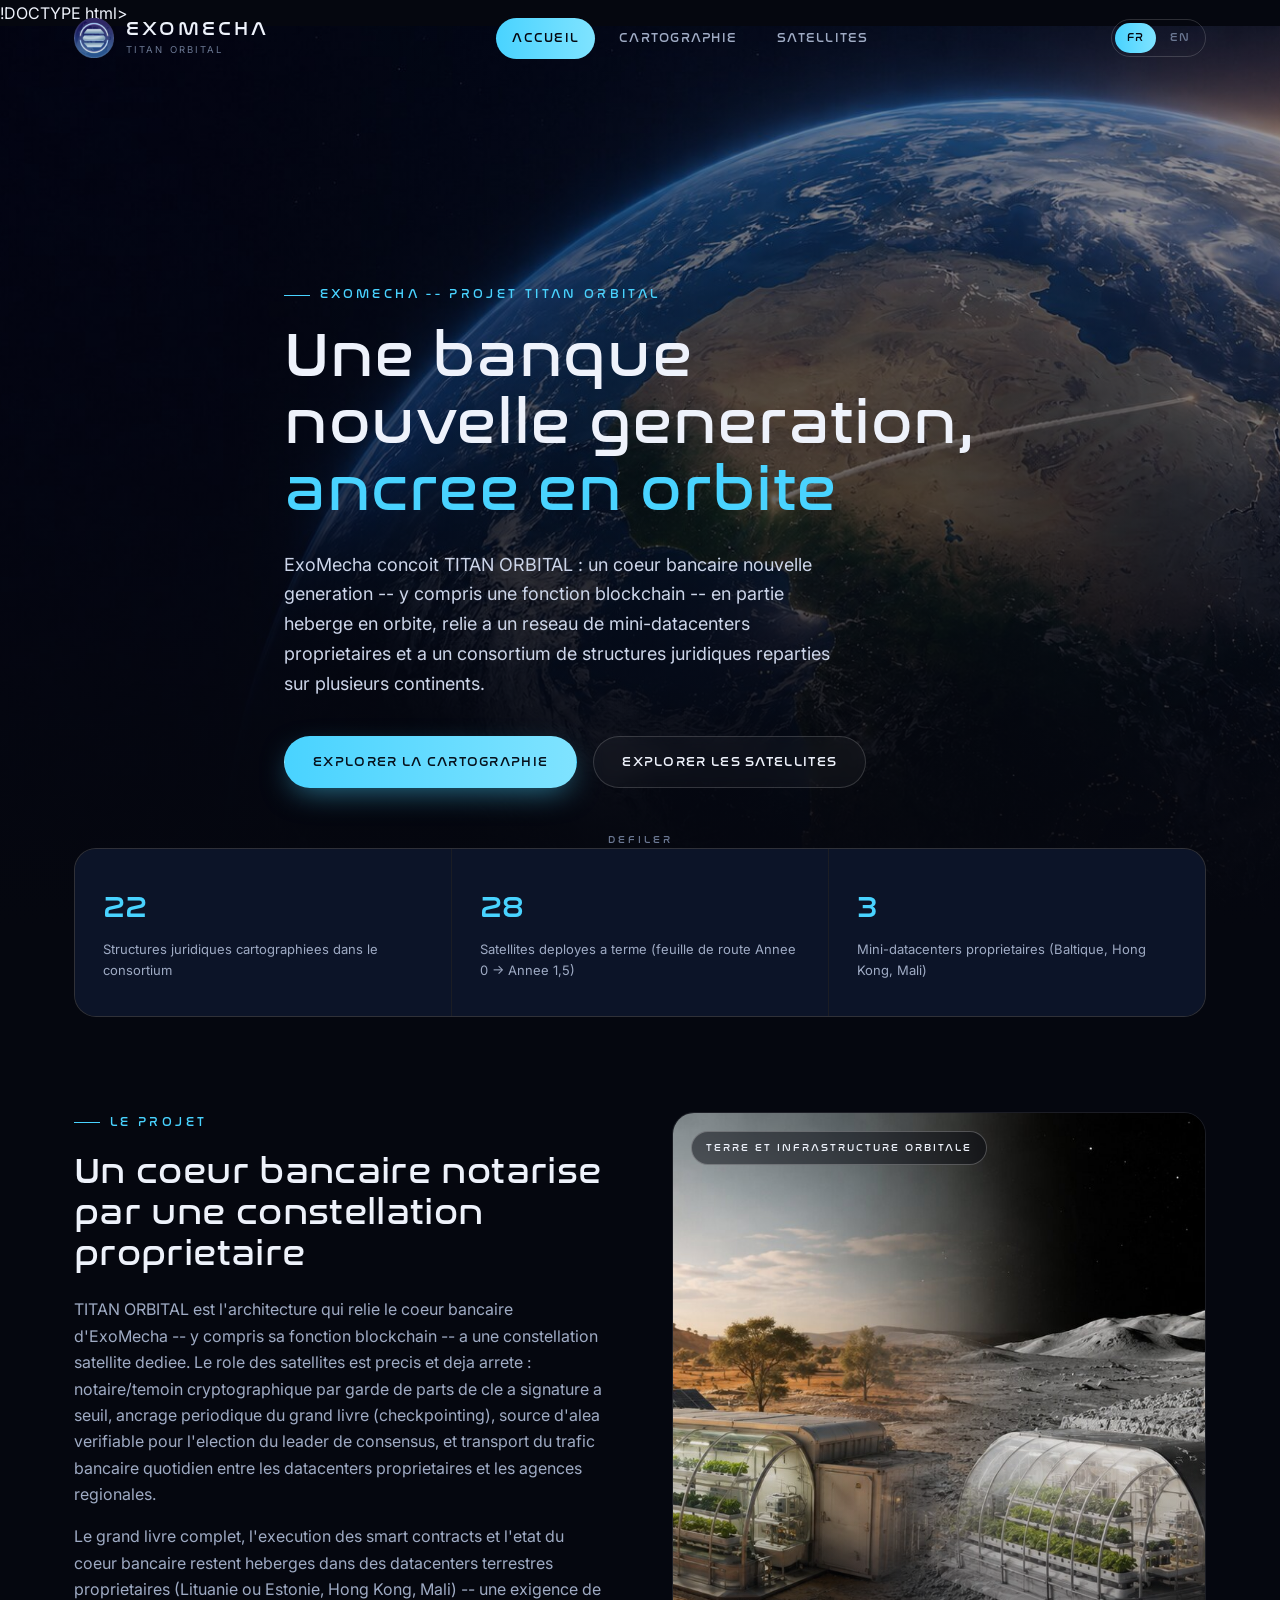
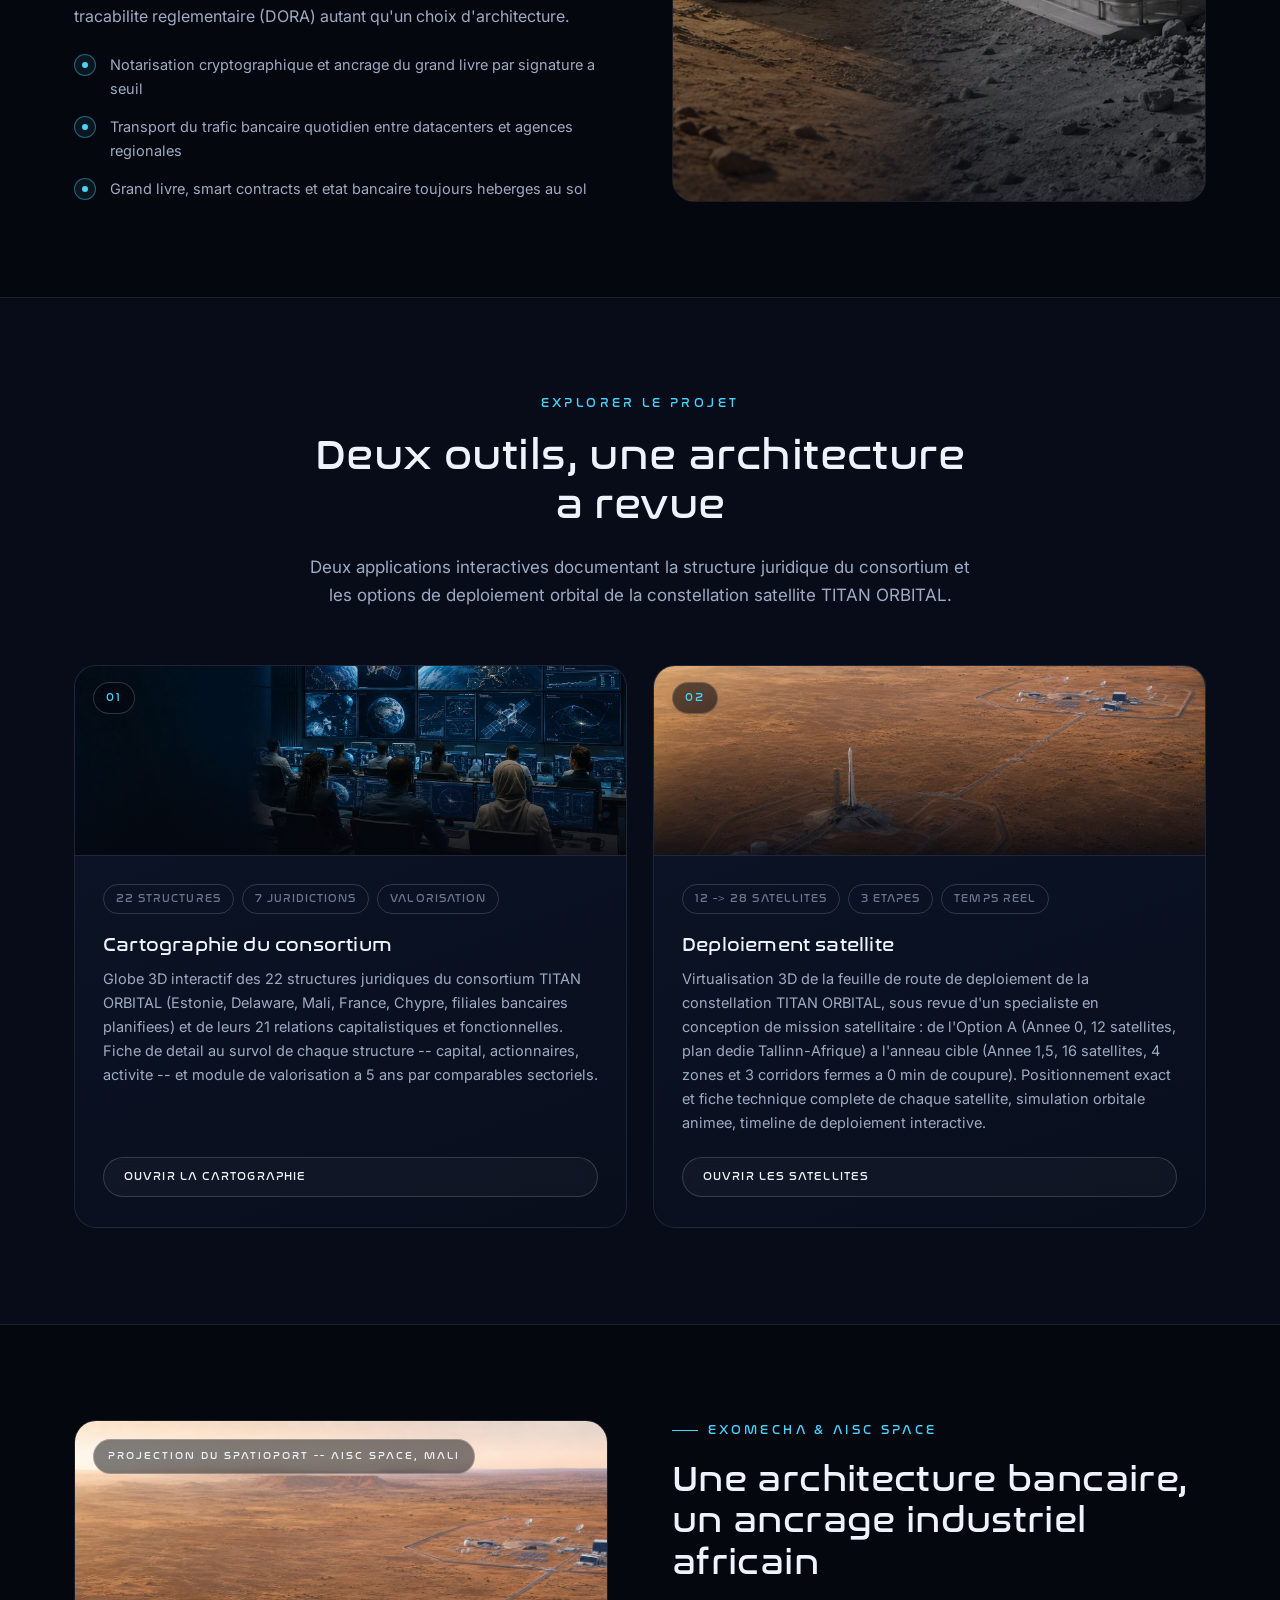
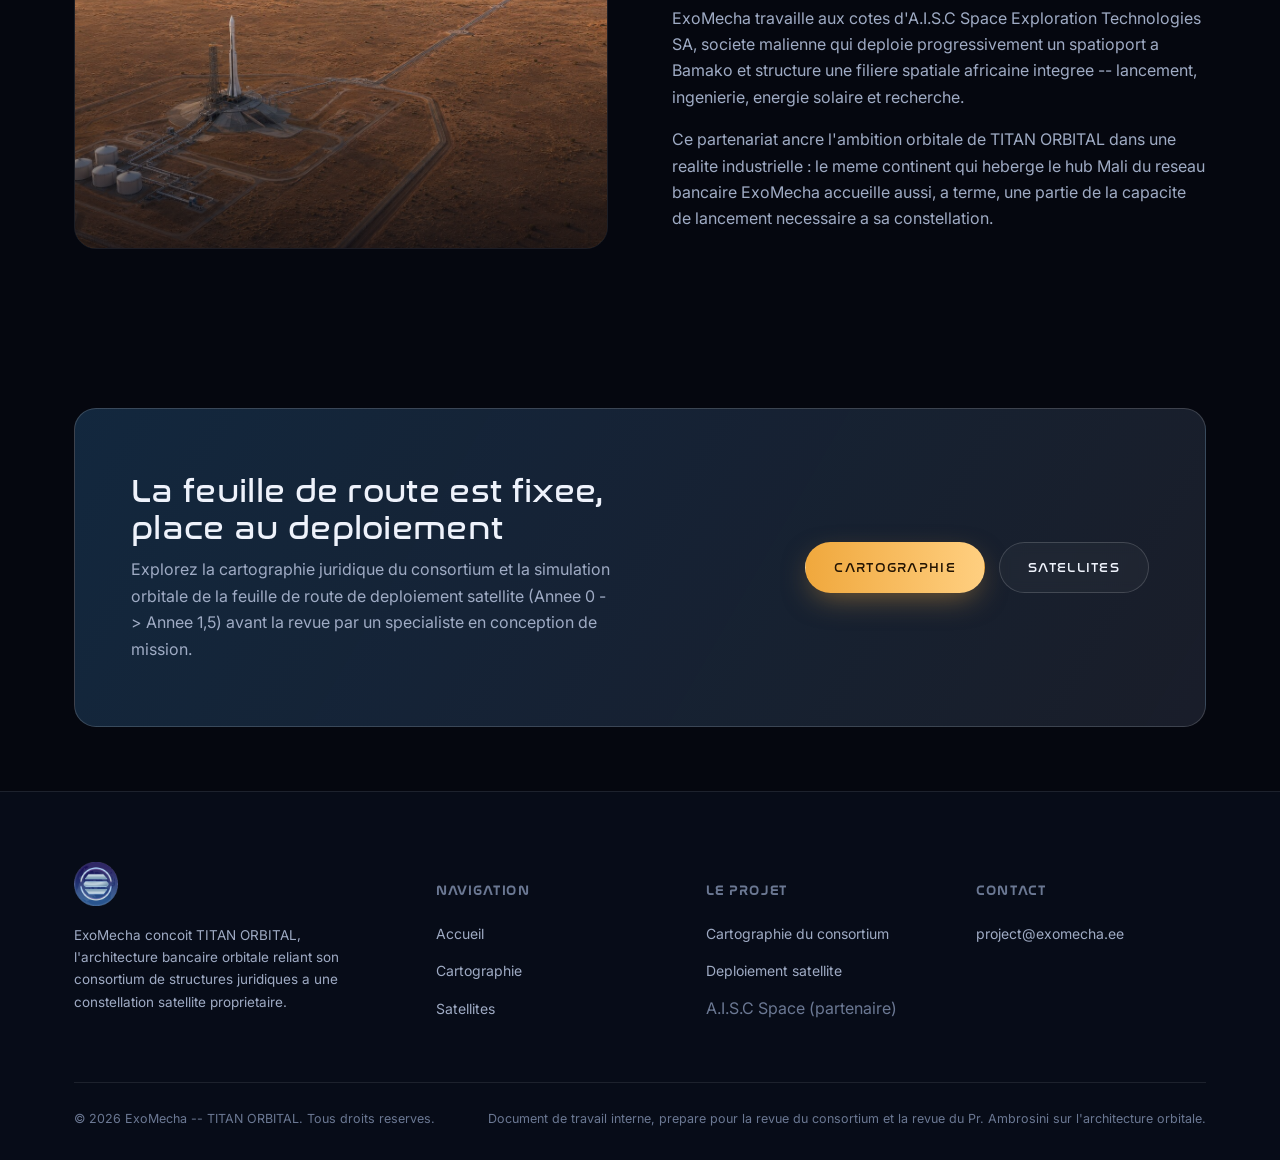
==== commit cb9ca95c: "Update descriptions and statistics in index.html" ====
--- a/index.html
+++ b/index.html
@@ -1,12 +1,12 @@
-<!DOCTYPE html>
+!DOCTYPE html>
 <html lang="fr">
 <head>
 <meta charset="UTF-8">
 <meta name="viewport" content="width=device-width, initial-scale=1.0">
 <title>ExoMecha -- TITAN ORBITAL : infrastructure bancaire orbitale</title>
-<meta name="description" content="ExoMecha concoit TITAN ORBITAL, une architecture bancaire orbitale reliant un consortium de structures juridiques a une constellation satellite proprietaire. Cartographie du consortium et virtualisation 3D des deux hypotheses de deploiement.">
+<meta name="description" content="ExoMecha concoit TITAN ORBITAL, une architecture bancaire orbitale reliant un consortium de structures juridiques a une constellation satellite proprietaire. Cartographie du consortium et virtualisation 3D de la feuille de route de deploiement satellite.">
 <meta property="og:title" content="ExoMecha -- TITAN ORBITAL : infrastructure bancaire orbitale">
-<meta property="og:description" content="ExoMecha concoit TITAN ORBITAL, une architecture bancaire orbitale reliant un consortium de structures juridiques a une constellation satellite proprietaire. Cartographie du consortium et virtualisation 3D des deux hypotheses de deploiement.">
+<meta property="og:description" content="ExoMecha concoit TITAN ORBITAL, une architecture bancaire orbitale reliant un consortium de structures juridiques a une constellation satellite proprietaire. Cartographie du consortium et virtualisation 3D de la feuille de route de deploiement satellite.">
 <meta property="og:type" content="website">
 <meta property="og:image" content="assets/img/earth-launch.jpg">
 <link rel="icon" type="image/png" href="assets/img/exomecha-logo.png">
@@ -71,8 +71,8 @@
       <span class="label">Structures juridiques cartographiees dans le consortium</span>
     </div>
     <div class="stat-cell">
-      <span class="num font-display">2</span>
-      <span class="label">Hypotheses d'architecture orbitale en revue</span>
+      <span class="num font-display">28</span>
+      <span class="label">Satellites deployes a terme (feuille de route Annee 0 -> Annee 1,5)</span>
     </div>
     <div class="stat-cell">
       <span class="num font-display">3</span>
@@ -133,9 +133,9 @@
           <img src="assets/img/spaceport.jpg" alt="Virtualisation 3D du deploiement satellite" loading="lazy">
         </div>
         <div class="tool-card-body">
-          <div class="tool-card-meta"><span>35 vs 18 satellites</span><span>2 hypotheses</span><span>Temps reel</span></div>
+          <div class="tool-card-meta"><span>12 -&gt; 28 satellites</span><span>3 etapes</span><span>Temps reel</span></div>
           <h3>Deploiement satellite</h3>
-          <p>Virtualisation 3D des deux hypotheses d'architecture orbitale soumises a la revue d'un specialiste en conception de mission satellitaire : une constellation MEO pure de 35 satellites, ou 2 satellites geostationnaires appuyes par un anneau MEO reduit de 16 satellites. Positionnement exact et fiche technique complete de chaque satellite, simulation orbitale animee.</p>
+          <p>Virtualisation 3D de la feuille de route de deploiement de la constellation TITAN ORBITAL, sous revue d'un specialiste en conception de mission satellitaire : de l'Option A (Annee 0, 12 satellites, plan dedie Tallinn-Afrique) a l'anneau cible (Annee 1,5, 16 satellites, 4 zones et 3 corridors fermes a 0 min de coupure). Positionnement exact et fiche technique complete de chaque satellite, simulation orbitale animee, timeline de deploiement interactive.</p>
           <span class="btn btn-ghost btn-sm">Ouvrir les satellites</span>
         </div>
       </a>
@@ -166,8 +166,8 @@
   <div class="container">
     <div class="cta-banner" data-reveal>
       <div>
-        <h2 class="font-display">Deux hypotheses, une decision a venir</h2>
-        <p>Explorez la cartographie juridique du consortium et la simulation orbitale des deux architectures satellite avant la revue par un specialiste en conception de mission.</p>
+        <h2 class="font-display">La feuille de route est fixee, place au deploiement</h2>
+        <p>Explorez la cartographie juridique du consortium et la simulation orbitale de la feuille de route de deploiement satellite (Annee 0 -> Annee 1,5) avant la revue par un specialiste en conception de mission.</p>
       </div>
       <div class="cta-actions">
         <a href="cartographie.html" class="btn btn-gold">Cartographie</a>
